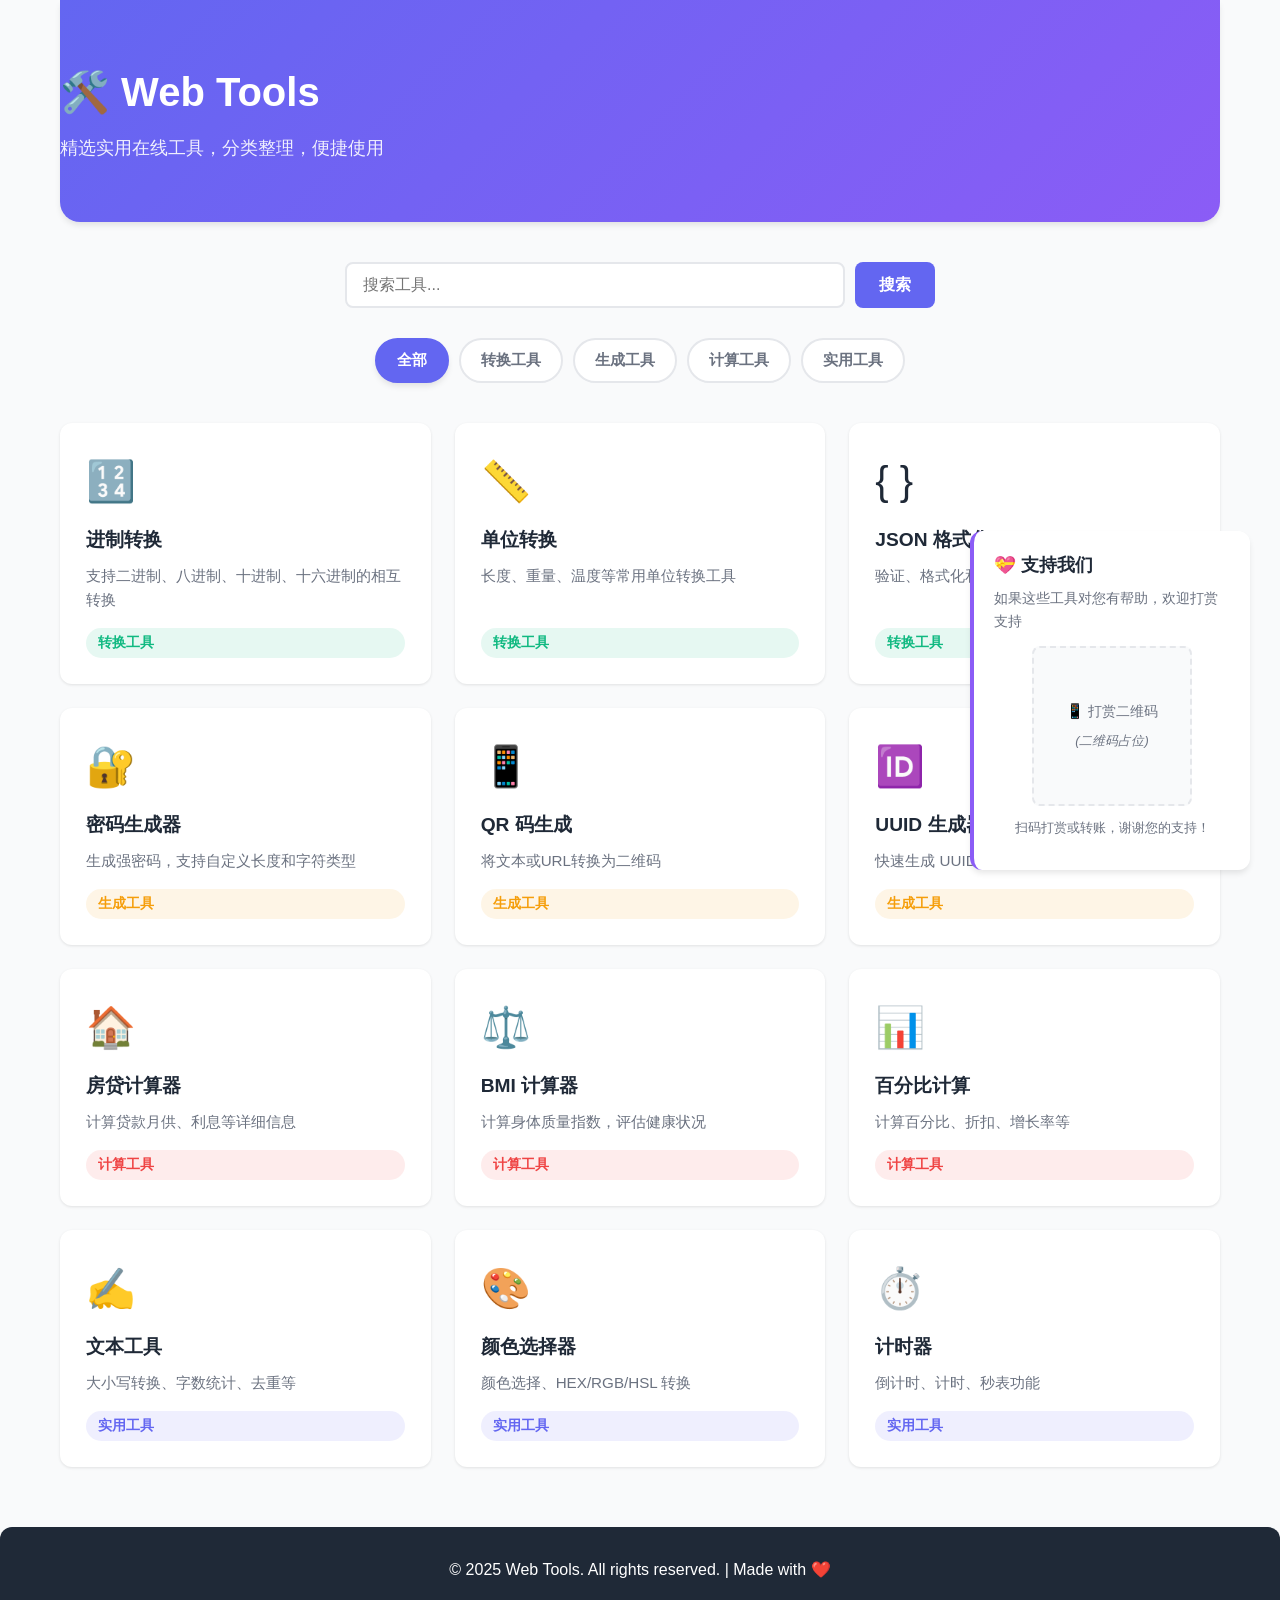
==== index.html @ 5101e1b0 "feat: Add project structure with index, styles, and main logic" ====
<!DOCTYPE html>
<html lang="zh-CN">
<head>
    <meta charset="UTF-8">
    <meta name="viewport" content="width=device-width, initial-scale=1.0">
    <title>Web Tools - 在线工具集合</title>
    <link rel="stylesheet" href="css/style.css">
</head>
<body>
    <div class="container">
        <!-- 头部 -->
        <header class="header">
            <div class="header-content">
                <h1>🛠️ Web Tools</h1>
                <p class="subtitle">精选实用在线工具，分类整理，便捷使用</p>
            </div>
        </header>

        <!-- 搜索栏 -->
        <div class="search-container">
            <input type="text" id="searchInput" class="search-box" placeholder="搜索工具...">
            <button class="search-btn">搜索</button>
        </div>

        <!-- 分类导航 -->
        <nav class="categories">
            <button class="category-btn active" data-category="all">全部</button>
            <button class="category-btn" data-category="converter">转换工具</button>
            <button class="category-btn" data-category="generator">生成工具</button>
            <button class="category-btn" data-category="calculator">计算工具</button>
            <button class="category-btn" data-category="utility">实用工具</button>
        </nav>

        <!-- 工具网格 -->
        <div class="tools-grid" id="toolsGrid">
            <!-- 工具卡片将通过 JavaScript 动态插入 -->
        </div>

        <!-- 空状态提示 -->
        <div class="empty-state" id="emptyState" style="display: none;">
            <p>未找到匹配的工具 😕</p>
        </div>
    </div>

    <!-- 打赏区域 -->
    <aside class="donation-panel">
        <div class="donation-card">
            <h3>💝 支持我们</h3>
            <p>如果这些工具对您有帮助，欢迎打赏支持</p>
            <div class="qr-code-container">
                <div class="qr-code-placeholder">
                    <p>📱 打赏二维码</p>
                    <p class="qr-text">(二维码占位)</p>
                </div>
            </div>
            <p class="donation-tips">扫码打赏或转账，谢谢您的支持！</p>
        </div>
    </aside>

    <!-- 页脚 -->
    <footer class="footer">
        <p>&copy; 2025 Web Tools. All rights reserved. | Made with ❤️</p>
    </footer>

    <script src="js/main.js"></script>
</body>
</html>
---- css/style.css ----
* {
    margin: 0;
    padding: 0;
    box-sizing: border-box;
}

:root {
    --primary-color: #6366f1;
    --secondary-color: #8b5cf6;
    --success-color: #10b981;
    --warning-color: #f59e0b;
    --danger-color: #ef4444;
    --bg-color: #f9fafb;
    --card-bg: #ffffff;
    --text-primary: #1f2937;
    --text-secondary: #6b7280;
    --border-color: #e5e7eb;
    --shadow: 0 1px 3px 0 rgba(0, 0, 0, 0.1);
    --shadow-md: 0 4px 6px -1px rgba(0, 0, 0, 0.1);
}

body {
    font-family: 'Segoe UI', Tahoma, Geneva, Verdana, sans-serif;
    background-color: var(--bg-color);
    color: var(--text-primary);
    line-height: 1.6;
}

.container {
    max-width: 1200px;
    margin: 0 auto;
    padding: 0 20px;
}

/* 头部 */
.header {
    background: linear-gradient(135deg, var(--primary-color), var(--secondary-color));
    color: white;
    padding: 60px 0;
    margin-bottom: 40px;
    border-radius: 0 0 20px 20px;
    box-shadow: var(--shadow-md);
}

.header-content h1 {
    font-size: 2.5rem;
    margin-bottom: 10px;
}

.subtitle {
    font-size: 1.1rem;
    opacity: 0.9;
}

/* 搜索栏 */
.search-container {
    display: flex;
    gap: 10px;
    margin-bottom: 30px;
    justify-content: center;
}

.search-box {
    flex: 1;
    max-width: 500px;
    padding: 12px 16px;
    border: 2px solid var(--border-color);
    border-radius: 8px;
    font-size: 1rem;
    transition: all 0.3s ease;
}

.search-box:focus {
    outline: none;
    border-color: var(--primary-color);
    box-shadow: 0 0 0 3px rgba(99, 102, 241, 0.1);
}

.search-btn {
    padding: 12px 24px;
    background-color: var(--primary-color);
    color: white;
    border: none;
    border-radius: 8px;
    cursor: pointer;
    font-size: 1rem;
    font-weight: 600;
    transition: all 0.3s ease;
}

.search-btn:hover {
    background-color: var(--secondary-color);
    transform: translateY(-2px);
    box-shadow: var(--shadow-md);
}

/* 分类导航 */
.categories {
    display: flex;
    gap: 10px;
    margin-bottom: 40px;
    flex-wrap: wrap;
    justify-content: center;
}

.category-btn {
    padding: 10px 20px;
    border: 2px solid var(--border-color);
    background-color: white;
    border-radius: 25px;
    cursor: pointer;
    font-size: 0.95rem;
    font-weight: 600;
    transition: all 0.3s ease;
    color: var(--text-secondary);
}

.category-btn:hover {
    border-color: var(--primary-color);
    color: var(--primary-color);
    transform: translateY(-2px);
}

.category-btn.active {
    background-color: var(--primary-color);
    color: white;
    border-color: var(--primary-color);
    box-shadow: var(--shadow-md);
}

/* 工具网格 */
.tools-grid {
    display: grid;
    grid-template-columns: repeat(auto-fill, minmax(280px, 1fr));
    gap: 24px;
    margin-bottom: 60px;
}

.tool-card {
    background-color: var(--card-bg);
    border-radius: 12px;
    padding: 24px;
    box-shadow: var(--shadow);
    transition: all 0.3s ease;
    cursor: pointer;
    border: 2px solid transparent;
    display: flex;
    flex-direction: column;
}

.tool-card:hover {
    transform: translateY(-8px);
    box-shadow: var(--shadow-md);
    border-color: var(--primary-color);
}

.tool-icon {
    font-size: 2.5rem;
    margin-bottom: 12px;
}

.tool-name {
    font-size: 1.2rem;
    font-weight: 700;
    margin-bottom: 8px;
    color: var(--text-primary);
}

.tool-description {
    color: var(--text-secondary);
    font-size: 0.95rem;
    margin-bottom: 16px;
    flex: 1;
}

.tool-category {
    display: inline-block;
    background-color: var(--bg-color);
    color: var(--primary-color);
    padding: 4px 12px;
    border-radius: 20px;
    font-size: 0.85rem;
    font-weight: 600;
}

.tool-card.converter .tool-category {
    background-color: rgba(16, 185, 129, 0.1);
    color: var(--success-color);
}

.tool-card.generator .tool-category {
    background-color: rgba(245, 158, 11, 0.1);
    color: var(--warning-color);
}

.tool-card.calculator .tool-category {
    background-color: rgba(239, 68, 68, 0.1);
    color: var(--danger-color);
}

.tool-card.utility .tool-category {
    background-color: rgba(99, 102, 241, 0.1);
    color: var(--primary-color);
}

/* 空状态 */
.empty-state {
    text-align: center;
    padding: 60px 20px;
    color: var(--text-secondary);
    font-size: 1.1rem;
}

/* 打赏区域 */
.donation-panel {
    position: fixed;
    bottom: 30px;
    right: 30px;
    z-index: 100;
}

.donation-card {
    background-color: var(--card-bg);
    border-radius: 12px;
    padding: 20px;
    box-shadow: var(--shadow-md);
    border-left: 4px solid var(--secondary-color);
    max-width: 280px;
    animation: slideInRight 0.5s ease;
}

.donation-card h3 {
    font-size: 1.1rem;
    margin-bottom: 8px;
    color: var(--text-primary);
}

.donation-card p {
    font-size: 0.9rem;
    color: var(--text-secondary);
    margin-bottom: 12px;
}

.qr-code-container {
    display: flex;
    justify-content: center;
    margin-bottom: 12px;
}

.qr-code-placeholder {
    width: 160px;
    height: 160px;
    background-color: var(--bg-color);
    border: 2px dashed var(--border-color);
    border-radius: 8px;
    display: flex;
    flex-direction: column;
    align-items: center;
    justify-content: center;
    text-align: center;
    color: var(--text-secondary);
}

.qr-code-placeholder p {
    margin: 4px 0;
}

.qr-text {
    font-size: 0.8rem !important;
    font-style: italic;
}

.donation-tips {
    font-size: 0.8rem !important;
    text-align: center;
    color: var(--text-secondary);
}

/* 页脚 */
.footer {
    background-color: var(--text-primary);
    color: white;
    text-align: center;
    padding: 30px 20px;
    margin-top: 60px;
    border-radius: 12px 12px 0 0;
}

/* 动画 */
@keyframes slideInRight {
    from {
        opacity: 0;
        transform: translateX(50px);
    }
    to {
        opacity: 1;
        transform: translateX(0);
    }
}

/* 响应式设计 */
@media (max-width: 768px) {
    .header-content h1 {
        font-size: 2rem;
    }

    .search-container {
        flex-direction: column;
    }

    .search-box {
        max-width: 100%;
    }

    .tools-grid {
        grid-template-columns: repeat(auto-fill, minmax(240px, 1fr));
        gap: 16px;
    }

    .donation-panel {
        bottom: 20px;
        right: 20px;
        left: 20px;
        max-width: none;
    }

    .donation-card {
        max-width: 100%;
    }
}

@media (max-width: 480px) {
    .header-content h1 {
        font-size: 1.5rem;
    }

    .subtitle {
        font-size: 1rem;
    }

    .categories {
        gap: 8px;
    }

    .category-btn {
        padding: 8px 16px;
        font-size: 0.85rem;
    }

    .tools-grid {
        grid-template-columns: 1fr;
    }

    .tool-card {
        padding: 16px;
    }

    .tool-icon {
        font-size: 2rem;
    }
}
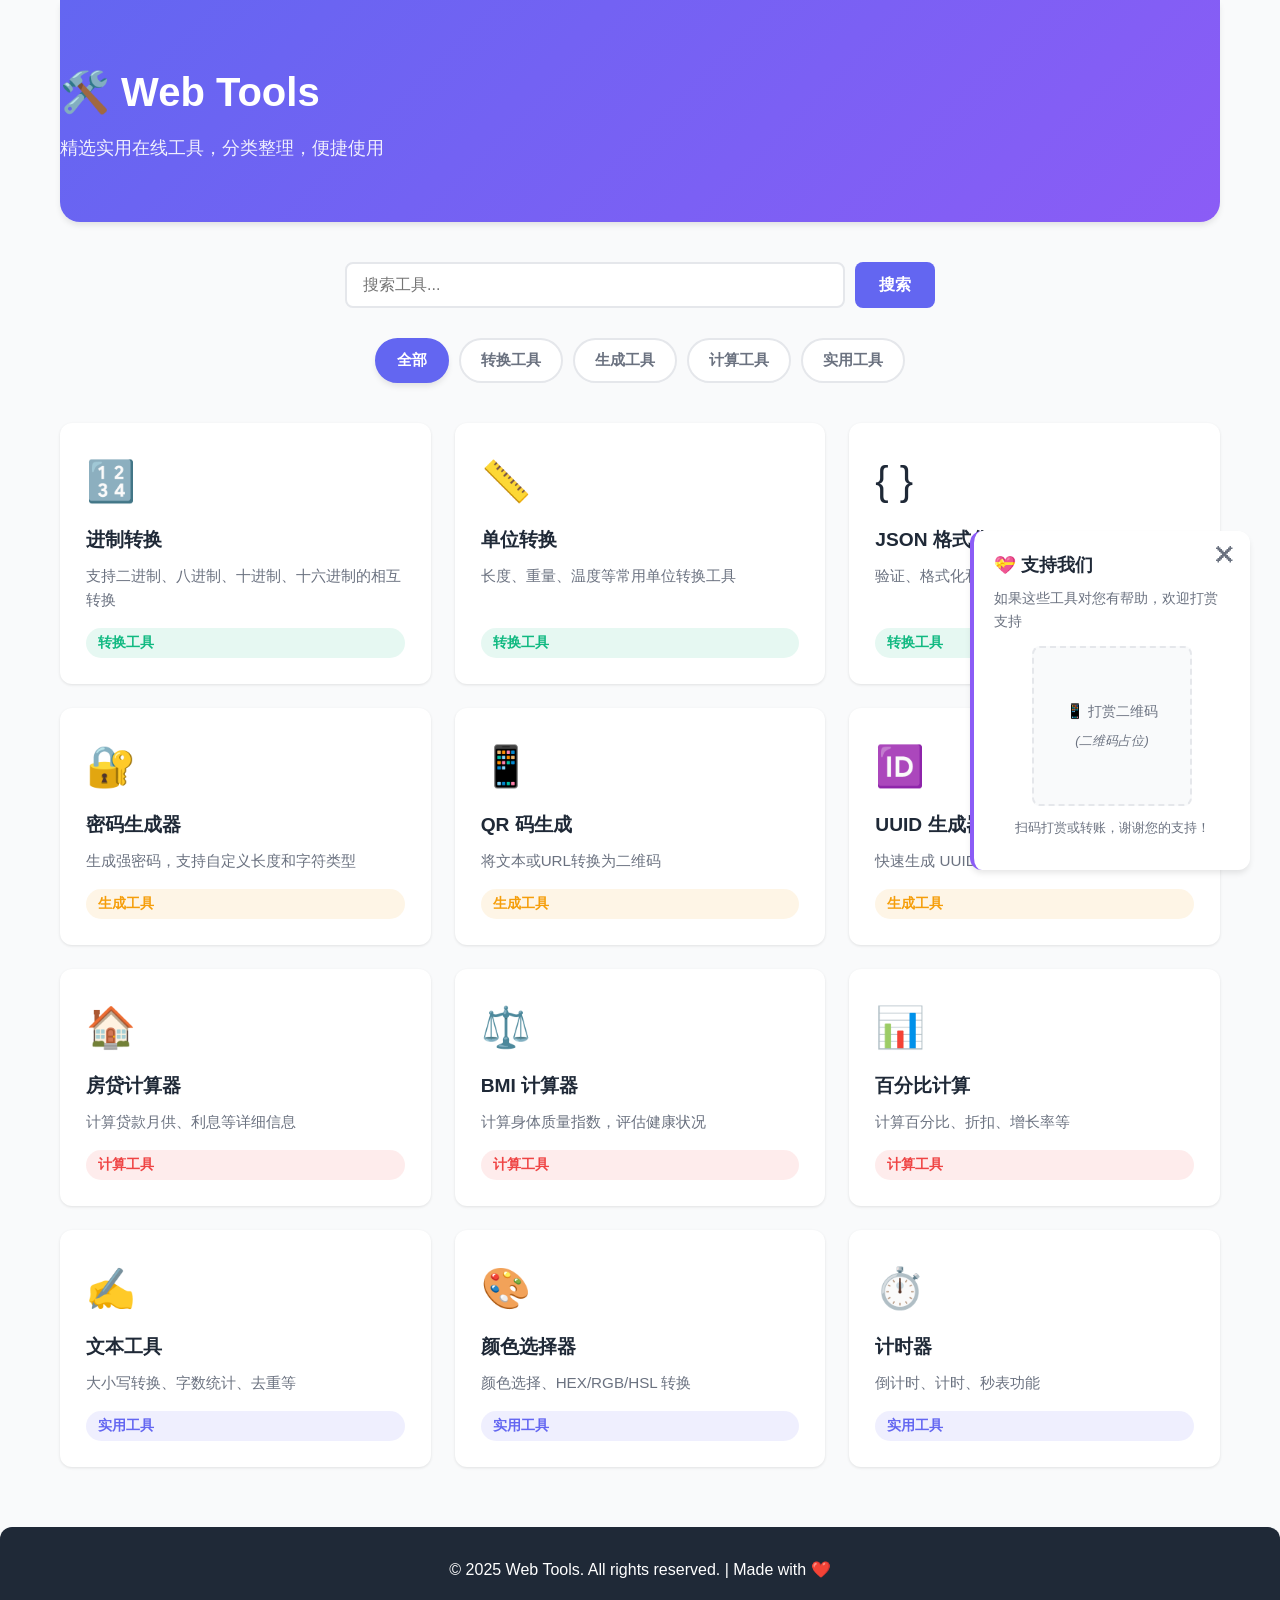
==== commit 16ee8327: "feat: Add close button to donation panel and update styles" ====
--- a/index.html
+++ b/index.html
@@ -44,7 +44,8 @@
 
     <!-- 打赏区域 -->
     <aside class="donation-panel">
-        <div class="donation-card">
+        <div class="donation-card" id="donationCard">
+            <button class="donation-close-btn" id="donationCloseBtn" title="关闭">✕</button>
             <h3>💝 支持我们</h3>
             <p>如果这些工具对您有帮助，欢迎打赏支持</p>
             <div class="qr-code-container">
--- a/css/style.css
+++ b/css/style.css
@@ -227,12 +227,42 @@
     border-left: 4px solid var(--secondary-color);
     max-width: 280px;
     animation: slideInRight 0.5s ease;
+    position: relative;
+    transition: all 0.3s ease;
+}
+
+.donation-card.hidden {
+    display: none;
+}
+
+.donation-close-btn {
+    position: absolute;
+    top: 10px;
+    right: 10px;
+    background: none;
+    border: none;
+    font-size: 1.5rem;
+    cursor: pointer;
+    color: var(--text-secondary);
+    transition: all 0.3s ease;
+    width: 30px;
+    height: 30px;
+    display: flex;
+    align-items: center;
+    justify-content: center;
+    padding: 0;
+}
+
+.donation-close-btn:hover {
+    color: var(--text-primary);
+    transform: scale(1.2);
 }
 
 .donation-card h3 {
     font-size: 1.1rem;
     margin-bottom: 8px;
     color: var(--text-primary);
+    padding-right: 20px;
 }
 
 .donation-card p {
@@ -298,6 +328,99 @@
     }
 }
 
+/* 工具页面返回链接 */
+.back-link {
+    display: inline-block;
+    margin-bottom: 30px;
+    padding: 8px 16px;
+    background-color: var(--bg-color);
+    color: var(--primary-color);
+    text-decoration: none;
+    border-radius: 8px;
+    font-weight: 600;
+    transition: all 0.3s ease;
+}
+
+.back-link:hover {
+    background-color: var(--primary-color);
+    color: white;
+    transform: translateX(-5px);
+}
+
+/* 工具页面内容样式 */
+.tool-content {
+    background-color: var(--card-bg);
+    border-radius: 12px;
+    padding: 40px;
+    box-shadow: var(--shadow-md);
+    margin-bottom: 60px;
+}
+
+.tool-content h1 {
+    font-size: 2rem;
+    margin-bottom: 20px;
+    color: var(--text-primary);
+}
+
+.tool-content h2 {
+    font-size: 1.3rem;
+    margin-top: 30px;
+    margin-bottom: 15px;
+    color: var(--primary-color);
+}
+
+.tool-content p {
+    margin-bottom: 15px;
+    line-height: 1.8;
+}
+
+.tool-content input,
+.tool-content textarea,
+.tool-content select {
+    width: 100%;
+    padding: 12px;
+    margin-bottom: 15px;
+    border: 2px solid var(--border-color);
+    border-radius: 8px;
+    font-size: 1rem;
+    font-family: inherit;
+}
+
+.tool-content input:focus,
+.tool-content textarea:focus,
+.tool-content select:focus {
+    outline: none;
+    border-color: var(--primary-color);
+    box-shadow: 0 0 0 3px rgba(99, 102, 241, 0.1);
+}
+
+.tool-content button {
+    padding: 12px 24px;
+    background-color: var(--primary-color);
+    color: white;
+    border: none;
+    border-radius: 8px;
+    cursor: pointer;
+    font-size: 1rem;
+    font-weight: 600;
+    transition: all 0.3s ease;
+}
+
+.tool-content button:hover {
+    background-color: var(--secondary-color);
+    transform: translateY(-2px);
+    box-shadow: var(--shadow-md);
+}
+
+.result-box {
+    background-color: var(--bg-color);
+    border: 2px solid var(--border-color);
+    border-radius: 8px;
+    padding: 20px;
+    margin-top: 20px;
+    word-break: break-all;
+}
+
 /* 响应式设计 */
 @media (max-width: 768px) {
     .header-content h1 {
@@ -327,6 +450,14 @@
     .donation-card {
         max-width: 100%;
     }
+
+    .tool-content {
+        padding: 20px;
+    }
+
+    .tool-content h1 {
+        font-size: 1.5rem;
+    }
 }
 
 @media (max-width: 480px) {
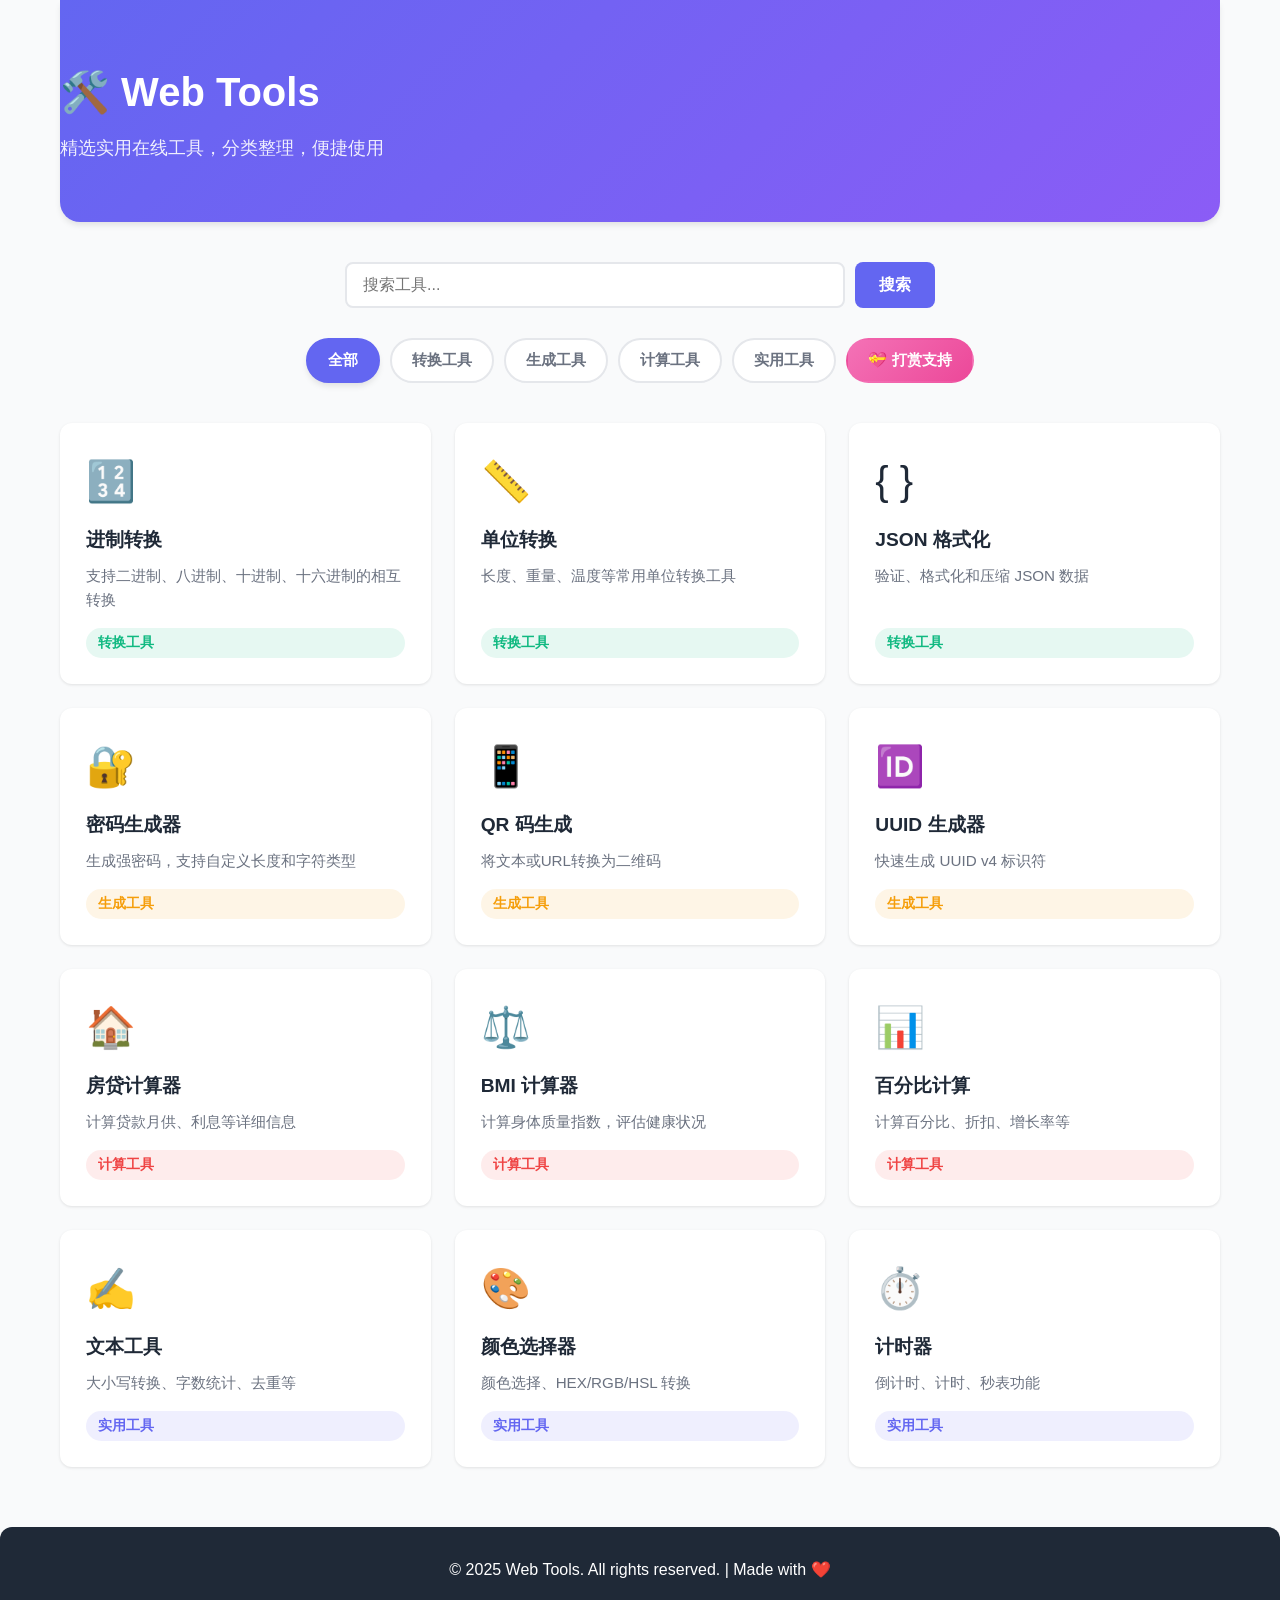
==== commit dfacdfd0: "Add: complete missing tools and donation menu with WeChat QR Fill in converter/uuid/text/timer pages" ====
--- a/index.html
+++ b/index.html
@@ -29,6 +29,7 @@
             <button class="category-btn" data-category="generator">生成工具</button>
             <button class="category-btn" data-category="calculator">计算工具</button>
             <button class="category-btn" data-category="utility">实用工具</button>
+            <button class="category-btn donation-menu-btn" id="donationMenuBtn" type="button">💝 打赏支持</button>
         </nav>
 
         <!-- 工具网格 -->
@@ -42,21 +43,23 @@
         </div>
     </div>
 
-    <!-- 打赏区域 -->
-    <aside class="donation-panel">
-        <div class="donation-card" id="donationCard">
-            <button class="donation-close-btn" id="donationCloseBtn" title="关闭">✕</button>
-            <h3>💝 支持我们</h3>
+    <!-- 打赏弹层：默认关闭，由「打赏支持」菜单打开 -->
+    <div class="donation-overlay hidden" id="donationOverlay" aria-hidden="true">
+        <div class="donation-card" id="donationCard" role="dialog" aria-modal="true" aria-labelledby="donationTitle">
+            <button class="donation-close-btn" id="donationCloseBtn" title="关闭" type="button">✕</button>
+            <h3 id="donationTitle">💝 支持我们</h3>
             <p>如果这些工具对您有帮助，欢迎打赏支持</p>
             <div class="qr-code-container">
-                <div class="qr-code-placeholder">
-                    <p>📱 打赏二维码</p>
-                    <p class="qr-text">(二维码占位)</p>
-                </div>
+                <img
+                    class="qr-code-image"
+                    src="assets/wechat-pay-qrcode.jpg"
+                    alt="微信支付打赏二维码"
+                    title="微信扫码打赏"
+                >
             </div>
-            <p class="donation-tips">扫码打赏或转账，谢谢您的支持！</p>
+            <p class="donation-tips">微信扫码打赏，谢谢您的支持！</p>
         </div>
-    </aside>
+    </div>
 
     <!-- 页脚 -->
     <footer class="footer">
--- a/css/style.css
+++ b/css/style.css
@@ -211,12 +211,36 @@
     font-size: 1.1rem;
 }
 
-/* 打赏区域 */
-.donation-panel {
+/* 打赏菜单按钮 */
+.donation-menu-btn {
+    background: linear-gradient(135deg, #f472b6, #ec4899);
+    color: white;
+    border-color: transparent;
+}
+
+.donation-menu-btn:hover,
+.donation-menu-btn.active {
+    background: linear-gradient(135deg, #ec4899, #db2777);
+    color: white;
+    border-color: transparent;
+    transform: translateY(-2px);
+}
+
+/* 打赏弹层 */
+.donation-overlay {
     position: fixed;
-    bottom: 30px;
-    right: 30px;
-    z-index: 100;
+    inset: 0;
+    z-index: 1000;
+    display: flex;
+    align-items: center;
+    justify-content: center;
+    padding: 20px;
+    background-color: rgba(17, 24, 39, 0.45);
+    backdrop-filter: blur(2px);
+}
+
+.donation-overlay.hidden {
+    display: none;
 }
 
 .donation-card {
@@ -226,13 +250,10 @@
     box-shadow: var(--shadow-md);
     border-left: 4px solid var(--secondary-color);
     max-width: 280px;
-    animation: slideInRight 0.5s ease;
+    width: 100%;
+    animation: slideInRight 0.35s ease;
     position: relative;
     transition: all 0.3s ease;
-}
-
-.donation-card.hidden {
-    display: none;
 }
 
 .donation-close-btn {
@@ -300,6 +321,15 @@
     font-style: italic;
 }
 
+.qr-code-image {
+    width: 180px;
+    max-width: 100%;
+    height: auto;
+    border-radius: 8px;
+    display: block;
+    box-shadow: var(--shadow-sm);
+}
+
 .donation-tips {
     font-size: 0.8rem !important;
     text-align: center;
@@ -440,11 +470,8 @@
         gap: 16px;
     }
 
-    .donation-panel {
-        bottom: 20px;
-        right: 20px;
-        left: 20px;
-        max-width: none;
+    .donation-menu-btn {
+        width: auto;
     }
 
     .donation-card {
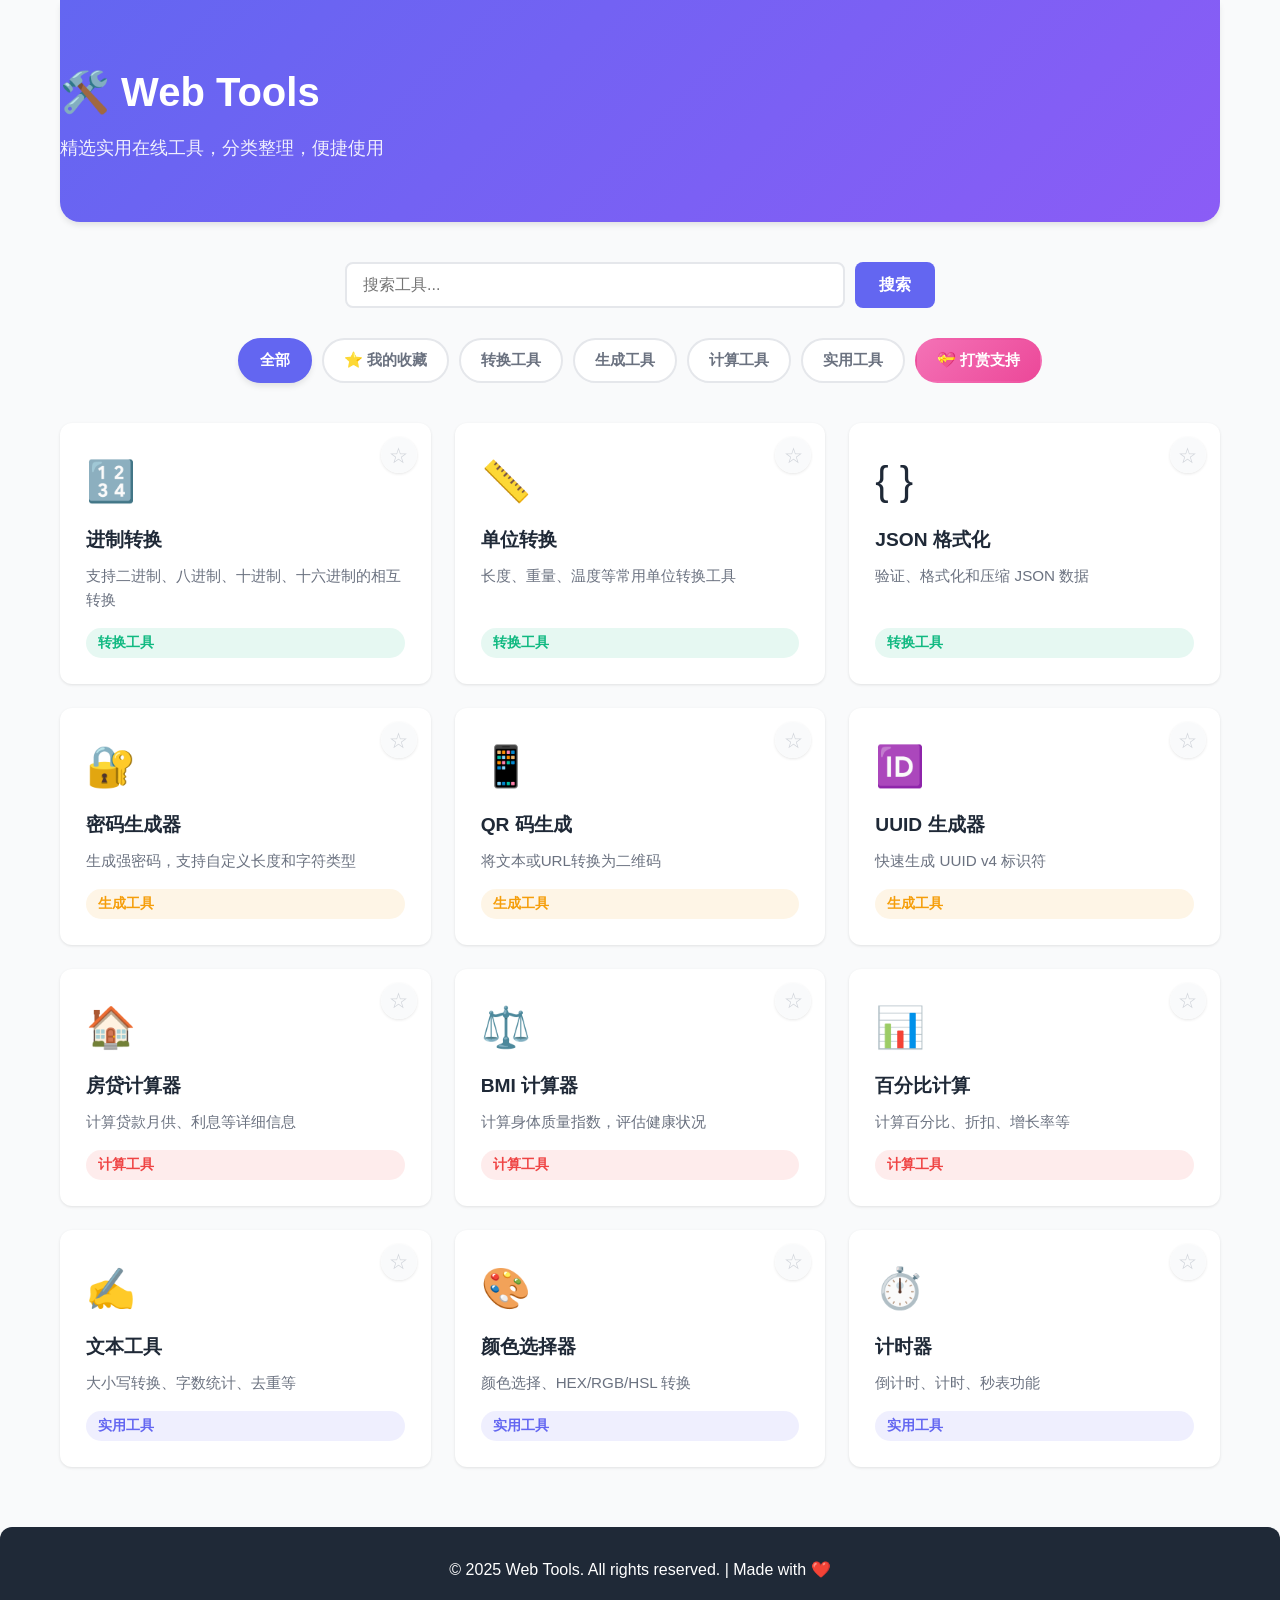
==== commit 26118fb9: "Add: tool favorites with localStorage and pinned ordering Let users star tools, keep favorites first" ====
--- a/index.html
+++ b/index.html
@@ -25,6 +25,7 @@
         <!-- 分类导航 -->
         <nav class="categories">
             <button class="category-btn active" data-category="all">全部</button>
+            <button class="category-btn" data-category="favorites">⭐ 我的收藏</button>
             <button class="category-btn" data-category="converter">转换工具</button>
             <button class="category-btn" data-category="generator">生成工具</button>
             <button class="category-btn" data-category="calculator">计算工具</button>
--- a/css/style.css
+++ b/css/style.css
@@ -146,17 +146,55 @@
     border: 2px solid transparent;
     display: flex;
     flex-direction: column;
+    position: relative;
 }
 
 .tool-card:hover {
     transform: translateY(-8px);
     box-shadow: var(--shadow-md);
     border-color: var(--primary-color);
+}
+
+.tool-card.is-favorite {
+    border-color: rgba(245, 158, 11, 0.45);
+    background: linear-gradient(180deg, #fffbeb 0%, #ffffff 42%);
+}
+
+.favorite-btn {
+    position: absolute;
+    top: 12px;
+    right: 12px;
+    width: 36px;
+    height: 36px;
+    border: none;
+    border-radius: 999px;
+    background-color: rgba(249, 250, 251, 0.95);
+    color: #d1d5db;
+    font-size: 1.2rem;
+    line-height: 1;
+    cursor: pointer;
+    display: flex;
+    align-items: center;
+    justify-content: center;
+    transition: all 0.2s ease;
+    z-index: 2;
+    box-shadow: var(--shadow);
+}
+
+.favorite-btn:hover {
+    color: var(--warning-color);
+    transform: scale(1.08);
+}
+
+.favorite-btn.active {
+    color: var(--warning-color);
+    background-color: #fff7ed;
 }
 
 .tool-icon {
     font-size: 2.5rem;
     margin-bottom: 12px;
+    padding-right: 36px;
 }
 
 .tool-name {
